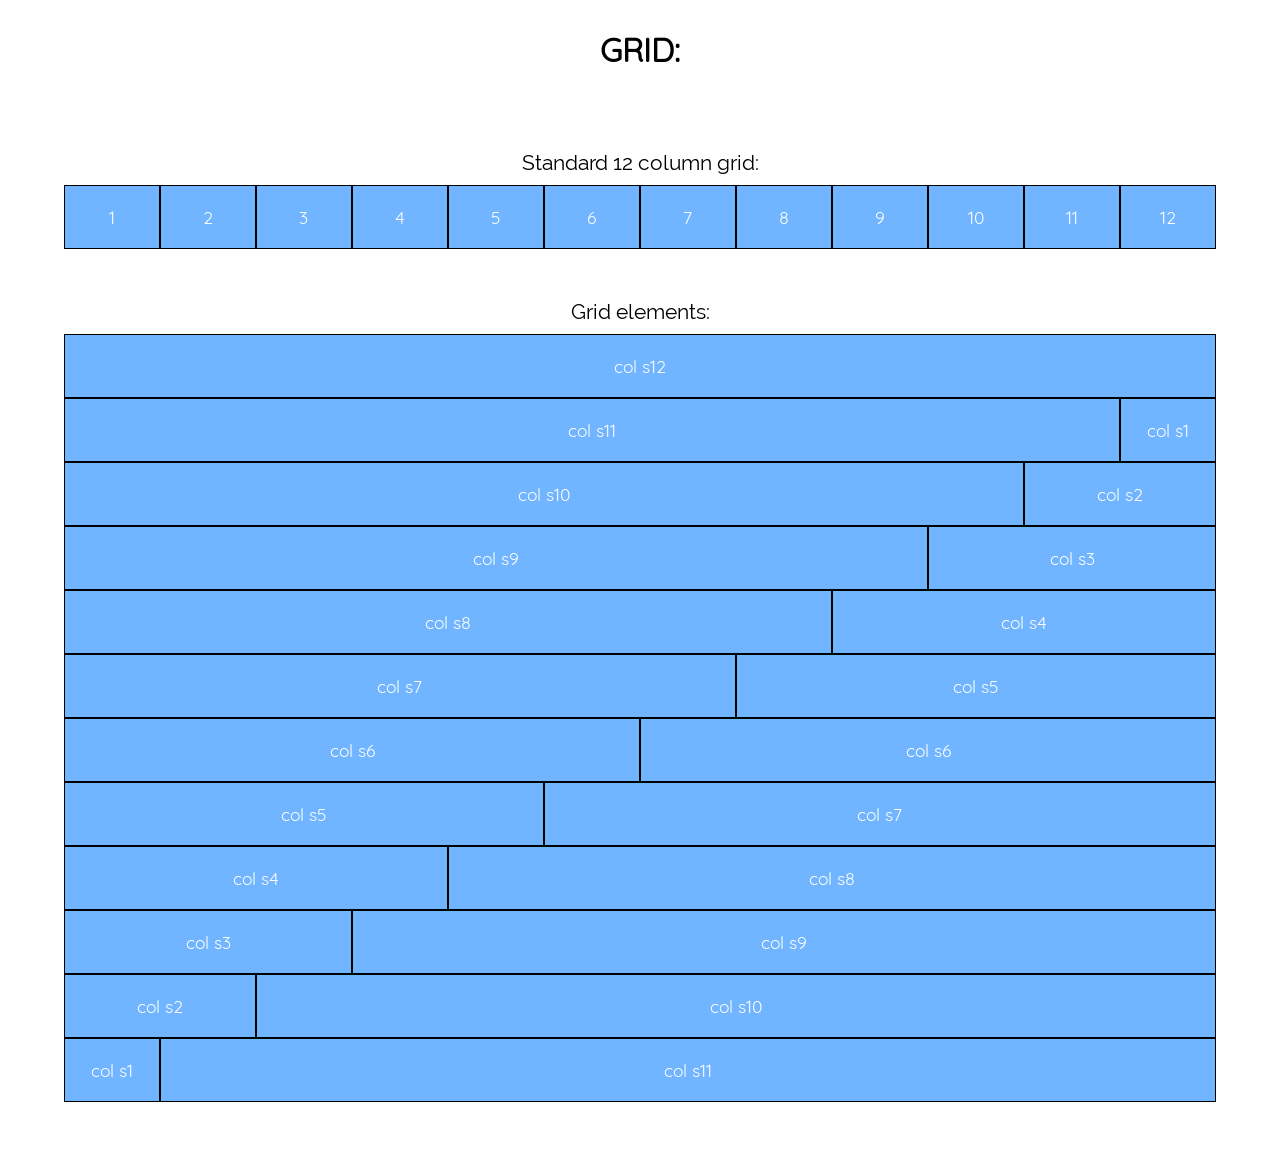
==== Index.html @ 1164b454 "Setup for Github Pages v1" ====
<html lang="pl">
    <head>
        <title>Breeze CSS Framework</title>
        <meta charset="utf-8"/>
        <link rel="stylesheet" href="main.css">
        <meta name="viewport" content="width=device-width, initial-scale=1.0"/>
        
        <link rel="shortcut icon" type="image/png" href="breeze.png"/>
	</head>
    <body>
        <div class="container__wide">
            <h1>GRID:</h1>
        </div>

        <div class="container__wide">
            <h2>Standard 12 column grid:</h2>

            <div class="grid row">
                <div class="col s1"><p>1</p></div>
                <div class="col s1"><p>2</p></div>
                <div class="col s1"><p>3</p></div>
                <div class="col s1"><p>4</p></div>
                <div class="col s1"><p>5</p></div>
                <div class="col s1"><p>6</p></div>
                <div class="col s1"><p>7</p></div>
                <div class="col s1"><p>8</p></div>
                <div class="col s1"><p>9</p></div>
                <div class="col s1"><p>10</p></div>
                <div class="col s1"><p>11</p></div>
                <div class="col s1"><p>12</p></div>
            </div>
        </div>

        <div class="container__wide">
            <h2>Grid elements:</h2>

            <div class="grid row">
                <div class="col s12"><p>col s12</p></div>
            </div>
            <div class="grid row">
                <div class="col s11"><p>col s11</p></div>
                <div class="col s1"><p>col s1</p></div>
            </div>
            <div class="grid row">
                <div class="col s10"><p>col s10</p></div>
                <div class="col s2"><p>col s2</p></div>
            </div>
            <div class="grid row">
                <div class="col s9"><p>col s9</p></div>
                <div class="col s3"><p>col s3</p></div>
            </div>
            <div class="grid row">
                <div class="col s8"><p>col s8</p></div>
                <div class="col s4"><p>col s4</p></div>
            </div>
            <div class="grid row">
                <div class="col s7"><p>col s7</p></div>
                <div class="col s5"><p>col s5</p></div>
            </div>
            <div class="grid row">
                <div class="col s6"><p>col s6</p></div>
                <div class="col s6"><p>col s6</p></div>
            </div>
            <div class="grid row">
                <div class="col s5"><p>col s5</p></div>
                <div class="col s7"><p>col s7</p></div>
            </div>
            <div class="grid row">
                <div class="col s4"><p>col s4</p></div>
                <div class="col s8"><p>col s8</p></div>
            </div>
            <div class="grid row">
                <div class="col s3"><p>col s3</p></div>
                <div class="col s9"><p>col s9</p></div>
            </div>
            <div class="grid row">
                <div class="col s2"><p>col s2</p></div>
                <div class="col s10"><p>col s10</p></div>
            </div>
            <div class="grid row">
                <div class="col s1"><p>col s1</p></div>
                <div class="col s11"><p>col s11</p></div>
            </div>
        </div>
    </body>
</html>
---- main.css ----
* {
  top: 0;
  left: 0;
  margin: 0;
  padding: 0;
}

@font-face {
  font-family: 'Raleway';
  src: url("../fonts/Raleway-Regular.ttf") format("truetype");
  font-weight: normal;
  font-style: normal;
}

@font-face {
  font-family: 'Quicksand';
  src: url("../fonts/Quicksand-Regular.ttf") format("truetype");
  font-weight: normal;
  font-style: normal;
}

.button {
  width: auto;
  padding: 10px 25px;
  color: #fff;
  border: 2px solid #E91E63;
  border-radius: 5px;
  font-size: 1.2em;
  text-transform: uppercase;
  transition: .5s ease-in-out;
}

.filled {
  background-color: #E91E63;
  color: #fff;
}

.filled:hover {
  transition: .5s ease-in-out;
  color: #E91E63;
  background-color: #fff;
}

.empty {
  background-color: #fff;
  color: #E91E63;
}

.empty:hover {
  transition: .5s ease-in-out;
  color: #fff;
  background-color: #E91E63;
}

.disabled {
  color: #455A64;
  border: 2px solid #455A64;
  cursor: default;
  opacity: .4;
}

.disabled:hover {
  color: #455A64;
  background-color: #fff;
}

.rev {
  float: right;
}

input[type="text"] {
  font-family: 'Quicksand', sans-serif;
  font-size: 1em;
  width: 45%;
  height: 50px;
  border: 2px solid #cfd9db;
  border-radius: 7px;
  padding: 12px 20px;
  margin-bottom: 15px;
  float: left;
}

input[type="email"] {
  font-family: 'Quicksand', sans-serif;
  font-size: 1em;
  width: 52%;
  height: 50px;
  border: 2px solid #cfd9db;
  border-radius: 7px;
  padding: 12px 20px;
  margin-bottom: 15px;
  float: right;
}

input[type="submit"] {
  width: 30%;
  height: 45px;
  font-family: 'Pacifico', cursive;
  font-size: 1em;
  font-weight: 100;
  background-color: #ECEFF1;
  /*#4b78a0*/
  border: 2px solid #cfd9db;
  cursor: pointer;
  -webkit-border-radius: 7px;
  border-radius: 7px;
  margin-top: 30px;
  color: #000;
  transition: all .5s;
}

input[type="submit"]:hover, input[type="submit"]:focus {
  transition: all .5s;
  background-color: #000;
  color: #fff;
  border: 2px solid #000;
  box-shadow: 5px 5px 5px #d3d3d3;
}

textarea {
  font-family: 'Quicksand', sans-serif;
  font-size: 1em;
  width: 100%;
  height: 250px;
  border: 2px solid #cfd9db;
  border-radius: 7px;
  resize: vertical;
  padding: 12px 20px;
}

input[type="text"] {
  font-family: 'Quicksand', sans-serif;
  font-size: 1em;
  width: 45%;
  height: 50px;
  border: 2px solid #cfd9db;
  border-radius: 7px;
  padding: 12px 20px;
  margin-bottom: 15px;
  float: left;
}

input[type="email"] {
  font-family: 'Quicksand', sans-serif;
  font-size: 1em;
  width: 52%;
  height: 50px;
  border: 2px solid #cfd9db;
  border-radius: 7px;
  padding: 12px 20px;
  margin-bottom: 15px;
  float: right;
}

input[type="submit"] {
  width: 30%;
  height: 45px;
  font-family: 'Pacifico', cursive;
  font-size: 1em;
  font-weight: 100;
  background-color: #ECEFF1;
  /*#4b78a0*/
  border: 2px solid #cfd9db;
  cursor: pointer;
  -webkit-border-radius: 7px;
  border-radius: 7px;
  margin-top: 30px;
  color: #000;
  transition: all .5s;
}

input[type="submit"]:hover, input[type="submit"]:focus {
  transition: all .5s;
  background-color: #000;
  color: #fff;
  border: 2px solid #000;
  box-shadow: 5px 5px 5px #d3d3d3;
}

textarea {
  font-family: 'Quicksand', sans-serif;
  font-size: 1em;
  width: 100%;
  height: 250px;
  border: 2px solid #cfd9db;
  border-radius: 7px;
  resize: vertical;
  padding: 12px 20px;
}

h1 {
  font-family: "Quicksand", sans-serif;
  text-align: center !important;
  padding: 30px;
}

h1.left {
  text-align: left;
}

h1.right {
  text-align: right;
}

.grid {
  width: 100%;
  margin-left: auto;
  margin-right: auto;
  height: auto;
  display: flex;
  justify-content: flex-start;
  flex-wrap: nowrap;
  align-items: center;
  overflow: hidden;
}

.grid.row {
  flex-direction: row;
}

.grid.column {
  flex-direction: column;
}

.col {
  background-color: #71b4ff;
}

.col.s12 {
  width: 99.99%;
}

.col.s11 {
  width: 91.6666%;
}

.col.s10 {
  width: 83.3333%;
}

.col.s9 {
  width: 75%;
}

.col.s8 {
  width: 66.6666%;
}

.col.s7 {
  width: 58.3333%;
}

.col.s6 {
  width: 50%;
}

.col.s5 {
  width: 41.6666%;
}

.col.s4 {
  width: 33.3333%;
}

.col.s3 {
  width: 25%;
}

.col.s2 {
  width: 16.6666%;
}

.col.s1 {
  width: 8.3333%;
}

.center-hor {
  justify-content: center;
}

.center-ver {
  align-items: center;
}

.container__wide {
  width: 90%;
  height: auto;
  margin-left: auto;
  margin-right: auto;
  margin-bottom: 50px;
}

.container__medium {
  width: 60%;
  height: auto;
  margin-left: auto;
  margin-right: auto;
}

.container__small {
  width: 30%;
  height: auto;
  margin-left: auto;
  margin-right: auto;
}

h2 {
  font-family: "Raleway", sans-serif;
  font-size: 1.3em;
  text-align: center;
  font-weight: 100;
  color: #000;
  padding-bottom: 10px;
}

p {
  font-family: "Quicksand", sans-serif;
  font-size: 1.1em;
  text-align: center;
  font-weight: 100;
  color: #fff;
  border: 1px solid #000;
  padding: 20px;
}
/*# sourceMappingURL=main.css.map */
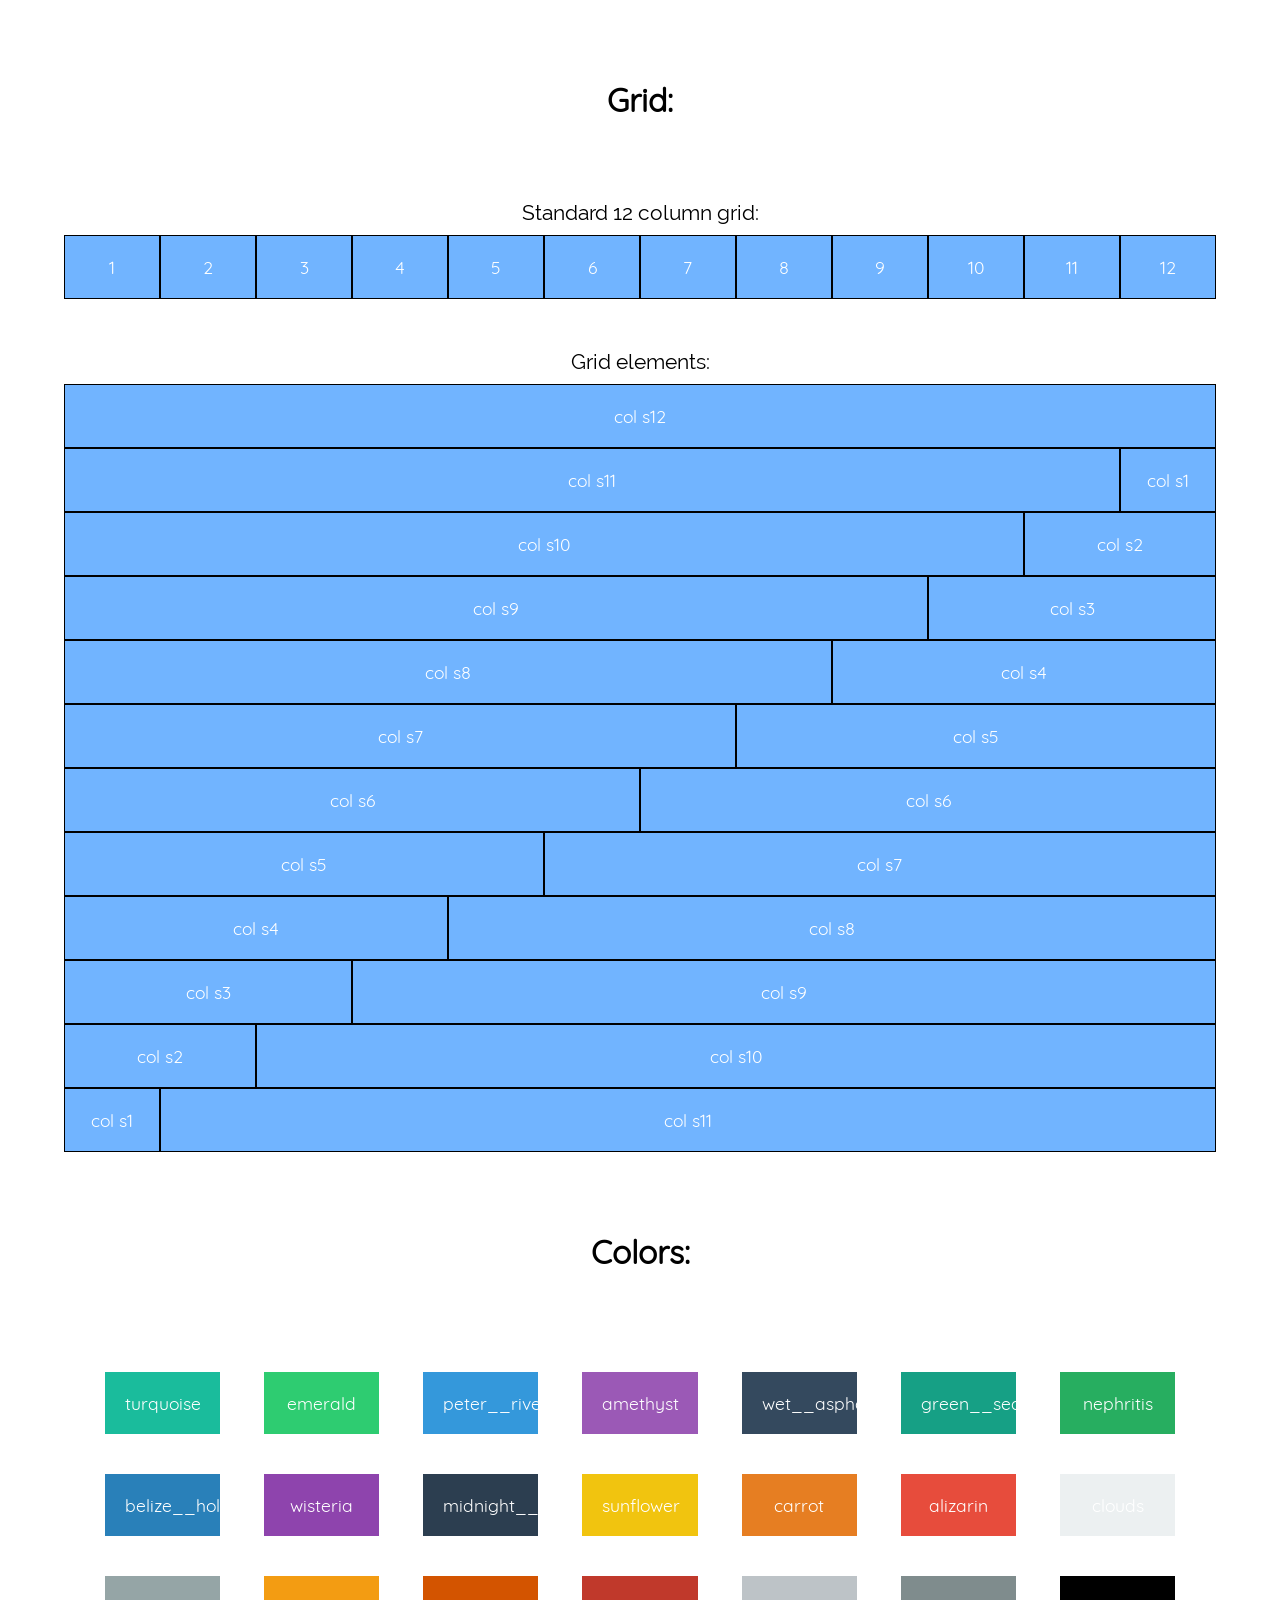
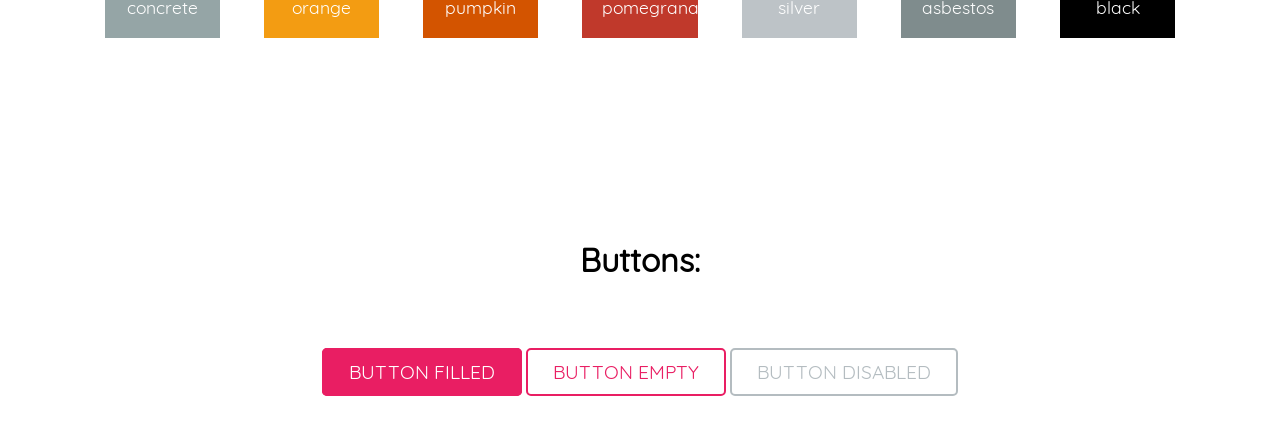
==== commit c6728f56: "#12 Added flat colors and 3 buttons" ====
--- a/Index.html
+++ b/Index.html
@@ -9,7 +9,7 @@
 	</head>
     <body>
         <div class="container__wide">
-            <h1>GRID:</h1>
+            <h1>Grid:</h1>
         </div>
 
         <div class="container__wide">
@@ -82,5 +82,44 @@
                 <div class="col s11"><p>col s11</p></div>
             </div>
         </div>
+
+        <div class="container__wide">
+            <h1>Colors:</h1>
+        </div>
+
+        <div class="container__wide">
+            <div class="container__inline turquoise"><p>turquoise</p></div>
+            <div class="container__inline emerald"><p>emerald</p></div>
+            <div class="container__inline peter__river"><p>peter__river</p></div>
+            <div class="container__inline amethyst"><p>amethyst</p></div>
+            <div class="container__inline wet__asphalt"><p>wet__asphalt</p></div>
+            <div class="container__inline green__sea"><p>green__sea</p></div>
+            <div class="container__inline nephritis"><p>nephritis</p></div>
+            <div class="container__inline belize__hole"><p>belize__hole</p></div>
+            <div class="container__inline wisteria"><p>wisteria</p></div>
+            <div class="container__inline midnight__blue"><p>midnight__blue</p></div>
+            <div class="container__inline sunflower"><p>sunflower</p></div>
+            <div class="container__inline carrot"><p>carrot</p></div>
+            <div class="container__inline alizarin"><p>alizarin</p></div>
+            <div class="container__inline clouds"><p>clouds</p></div>
+            <div class="container__inline concrete"><p>concrete</p></div>
+            <div class="container__inline orange"><p>orange</p></div>
+            <div class="container__inline pumpkin"><p>pumpkin</p></div>
+            <div class="container__inline pomegranate"><p>pomegranate</p></div>
+            <div class="container__inline silver"><p>silver</p></div>
+            <div class="container__inline asbestos"><p>asbestos</p></div>
+            <div class="container__inline black"><p>black</p></div>
+            <div class="container__inline white"><p>white</p></div>
+        </div>
+
+        <div class="container__wide">
+            <h1>Buttons:</h1>
+        </div>
+
+        <div class="container__wide">
+            <a href="#" class="button filled">Button filled</a>
+            <a href="#" class="button empty">Button empty</a>
+            <a href="#" class="button disabled">Button disabled</a>
+        </div>
     </body>
 </html>
--- a/main.css
+++ b/main.css
@@ -5,6 +5,94 @@
   padding: 0;
 }
 
+.turquoise {
+  background-color: #1abc9c !important;
+}
+
+.emerald {
+  background-color: #2ecc71 !important;
+}
+
+.peter__river {
+  background-color: #3498db !important;
+}
+
+.amethyst {
+  background-color: #9b59b6 !important;
+}
+
+.wet__asphalt {
+  background-color: #34495e !important;
+}
+
+.green__sea {
+  background-color: #16a085 !important;
+}
+
+.nephritis {
+  background-color: #27ae60 !important;
+}
+
+.belize__hole {
+  background-color: #2980b9 !important;
+}
+
+.wisteria {
+  background-color: #8e44ad !important;
+}
+
+.midnight__blue {
+  background-color: #2c3e50 !important;
+}
+
+.sunflower {
+  background-color: #f1c40f !important;
+}
+
+.carrot {
+  background-color: #e67e22 !important;
+}
+
+.alizarin {
+  background-color: #e74c3c !important;
+}
+
+.clouds {
+  background-color: #ecf0f1 !important;
+}
+
+.concrete {
+  background-color: #95a5a6 !important;
+}
+
+.orange {
+  background-color: #f39c12 !important;
+}
+
+.pumpkin {
+  background-color: #d35400 !important;
+}
+
+.pomegranate {
+  background-color: #c0392b !important;
+}
+
+.silver {
+  background-color: #bdc3c7 !important;
+}
+
+.asbestos {
+  background-color: #7f8c8d !important;
+}
+
+.black {
+  background-color: #000 !important;
+}
+
+.white {
+  background-color: #fff !important;
+}
+
 @font-face {
   font-family: 'Raleway';
   src: url("../fonts/Raleway-Regular.ttf") format("truetype");
@@ -27,6 +115,7 @@
   border-radius: 5px;
   font-size: 1.2em;
   text-transform: uppercase;
+  text-decoration: none;
   transition: .5s ease-in-out;
 }
 
@@ -62,10 +151,6 @@
 .disabled:hover {
   color: #455A64;
   background-color: #fff;
-}
-
-.rev {
-  float: right;
 }
 
 input[type="text"] {
@@ -208,7 +293,7 @@
   margin-right: auto;
   height: auto;
   display: flex;
-  justify-content: flex-start;
+  justify-content: center;
   flex-wrap: nowrap;
   align-items: center;
   overflow: hidden;
@@ -287,7 +372,9 @@
   height: auto;
   margin-left: auto;
   margin-right: auto;
+  margin-top: 50px;
   margin-bottom: 50px;
+  text-align: center;
 }
 
 .container__medium {
@@ -322,4 +409,21 @@
   border: 1px solid #000;
   padding: 20px;
 }
+
+a {
+  font-family: "Quicksand", sans-serif;
+  font-size: 1.1em;
+  text-align: center;
+  font-weight: 100;
+}
+
+.container__inline {
+  display: inline-block;
+  width: 10%;
+  margin: 20px;
+}
+
+.container__inline p {
+  border: none;
+}
 /*# sourceMappingURL=main.css.map */
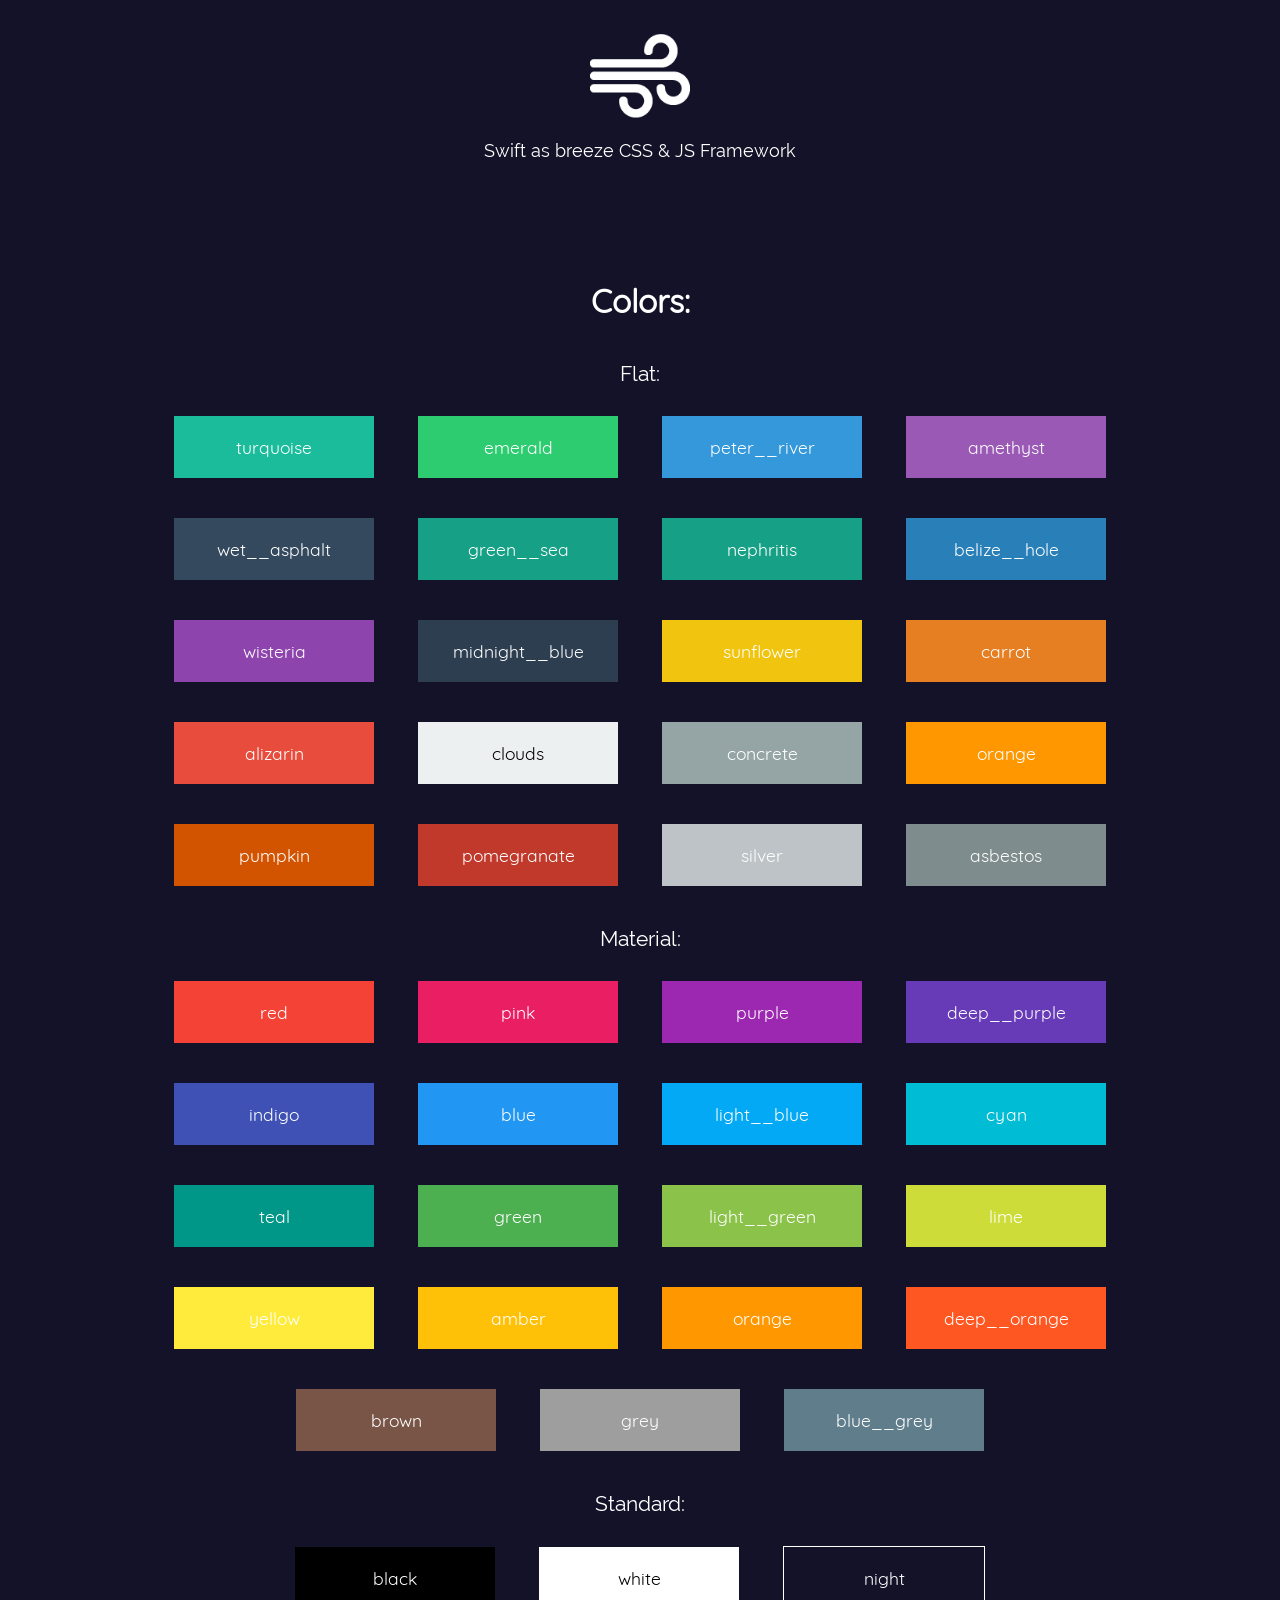
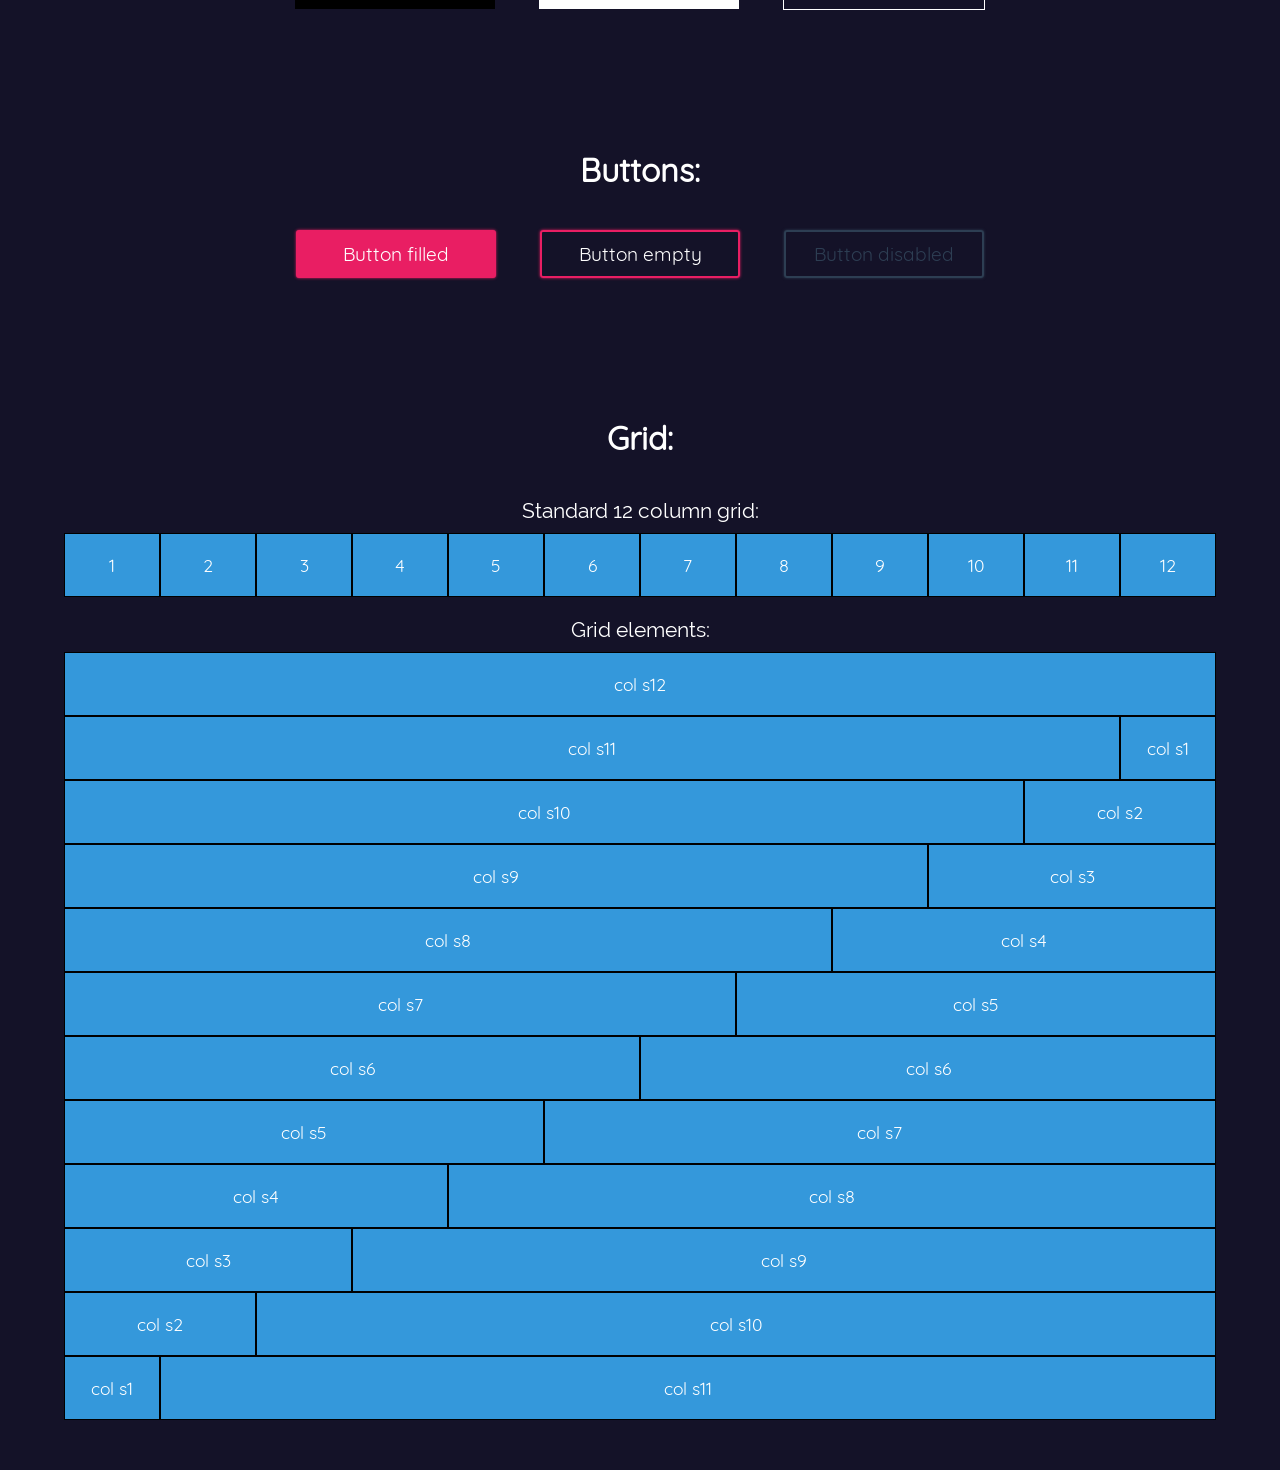
==== commit 16e7c32d: "#23 Added material and standard colors, GH Page fix" ====
--- a/Index.html
+++ b/Index.html
@@ -8,11 +8,75 @@
         <link rel="shortcut icon" type="image/png" href="breeze.png"/>
 	</head>
     <body>
-        <div class="container__wide">
-            <h1>Grid:</h1>
+        <div class="container__small">
+            <img src="breeze.png">
+            <!-- <h2>Breeze</h2> -->
+            <h3>Swift as breeze CSS & JS Framework</h3>
         </div>
 
         <div class="container__wide">
+            <h1>Colors:</h1>
+
+            <h2>Flat:</h2>
+            <div class="container__inline turquoise"><p>turquoise</p></div>
+            <div class="container__inline emerald"><p>emerald</p></div>
+            <div class="container__inline peter__river"><p>peter__river</p></div>
+            <div class="container__inline amethyst"><p>amethyst</p></div>
+            <div class="container__inline wet__asphalt"><p>wet__asphalt</p></div>
+            <div class="container__inline green__sea"><p>green__sea</p></div>
+            <div class="container__inline nephritis"><p>nephritis</p></div>
+            <div class="container__inline belize__hole"><p>belize__hole</p></div>
+            <div class="container__inline wisteria"><p>wisteria</p></div>
+            <div class="container__inline midnight__blue"><p>midnight__blue</p></div>
+            <div class="container__inline sunflower"><p>sunflower</p></div>
+            <div class="container__inline carrot"><p>carrot</p></div>
+            <div class="container__inline alizarin"><p>alizarin</p></div>
+            <div class="container__inline clouds"><p>clouds</p></div>
+            <div class="container__inline concrete"><p>concrete</p></div>
+            <div class="container__inline orange"><p>orange</p></div>
+            <div class="container__inline pumpkin"><p>pumpkin</p></div>
+            <div class="container__inline pomegranate"><p>pomegranate</p></div>
+            <div class="container__inline silver"><p>silver</p></div>
+            <div class="container__inline asbestos"><p>asbestos</p></div>
+
+            <h2>Material:</h2>
+            <div class="container__inline red"><p>red</p></div>
+            <div class="container__inline pink"><p>pink</p></div>
+            <div class="container__inline purple"><p>purple</p></div>
+            <div class="container__inline deep__purple"><p>deep__purple</p></div>
+            <div class="container__inline indigo"><p>indigo</p></div>
+            <div class="container__inline blue"><p>blue</p></div>
+            <div class="container__inline light__blue"><p>light__blue</p></div>
+            <div class="container__inline cyan"><p>cyan</p></div>
+            <div class="container__inline teal"><p>teal</p></div>
+            <div class="container__inline green"><p>green</p></div>
+            <div class="container__inline light__green"><p>light__green</p></div>
+            <div class="container__inline lime"><p>lime</p></div>
+            <div class="container__inline yellow"><p>yellow</p></div>
+            <div class="container__inline amber"><p>amber</p></div>
+            <div class="container__inline orange"><p>orange</p></div>
+            <div class="container__inline deep__orange"><p>deep__orange</p></div>
+            <div class="container__inline brown"><p>brown</p></div>
+            <div class="container__inline grey"><p>grey</p></div>
+            <div class="container__inline blue__grey"><p>blue__grey</p></div>
+
+            <h2>Standard:</h2>
+            <div class="container__inline black"><p>black</p></div>
+            <div class="container__inline white"><p>white</p></div>
+            <div class="container__inline night"><p>night</p></div>
+        </div>
+
+        <div class="container__wide">
+            <h1>Buttons:</h1>
+
+            <div class="container__inline"><a class="button filled">Button filled</a></div>
+            <div class="container__inline"><a class="button empty">Button empty</a></div>
+            <div class="container__inline"><a class="button disabled">Button disabled</a></div>
+        </div>
+
+        <div class="container__wide">
+            <h1>Grid:</h1>
+
             <h2>Standard 12 column grid:</h2>
 
             <div class="grid row">
@@ -29,11 +93,8 @@
                 <div class="col s1"><p>11</p></div>
                 <div class="col s1"><p>12</p></div>
             </div>
-        </div>
 
-        <div class="container__wide">
             <h2>Grid elements:</h2>
-
             <div class="grid row">
                 <div class="col s12"><p>col s12</p></div>
             </div>
@@ -82,44 +143,5 @@
                 <div class="col s11"><p>col s11</p></div>
             </div>
         </div>
-
-        <div class="container__wide">
-            <h1>Colors:</h1>
-        </div>
-
-        <div class="container__wide">
-            <div class="container__inline turquoise"><p>turquoise</p></div>
-            <div class="container__inline emerald"><p>emerald</p></div>
-            <div class="container__inline peter__river"><p>peter__river</p></div>
-            <div class="container__inline amethyst"><p>amethyst</p></div>
-            <div class="container__inline wet__asphalt"><p>wet__asphalt</p></div>
-            <div class="container__inline green__sea"><p>green__sea</p></div>
-            <div class="container__inline nephritis"><p>nephritis</p></div>
-            <div class="container__inline belize__hole"><p>belize__hole</p></div>
-            <div class="container__inline wisteria"><p>wisteria</p></div>
-            <div class="container__inline midnight__blue"><p>midnight__blue</p></div>
-            <div class="container__inline sunflower"><p>sunflower</p></div>
-            <div class="container__inline carrot"><p>carrot</p></div>
-            <div class="container__inline alizarin"><p>alizarin</p></div>
-            <div class="container__inline clouds"><p>clouds</p></div>
-            <div class="container__inline concrete"><p>concrete</p></div>
-            <div class="container__inline orange"><p>orange</p></div>
-            <div class="container__inline pumpkin"><p>pumpkin</p></div>
-            <div class="container__inline pomegranate"><p>pomegranate</p></div>
-            <div class="container__inline silver"><p>silver</p></div>
-            <div class="container__inline asbestos"><p>asbestos</p></div>
-            <div class="container__inline black"><p>black</p></div>
-            <div class="container__inline white"><p>white</p></div>
-        </div>
-
-        <div class="container__wide">
-            <h1>Buttons:</h1>
-        </div>
-
-        <div class="container__wide">
-            <a href="#" class="button filled">Button filled</a>
-            <a href="#" class="button empty">Button empty</a>
-            <a href="#" class="button disabled">Button disabled</a>
-        </div>
     </body>
 </html>
--- a/main.css
+++ b/main.css
@@ -1,429 +1 @@
-* {
-  top: 0;
-  left: 0;
-  margin: 0;
-  padding: 0;
-}
-
-.turquoise {
-  background-color: #1abc9c !important;
-}
-
-.emerald {
-  background-color: #2ecc71 !important;
-}
-
-.peter__river {
-  background-color: #3498db !important;
-}
-
-.amethyst {
-  background-color: #9b59b6 !important;
-}
-
-.wet__asphalt {
-  background-color: #34495e !important;
-}
-
-.green__sea {
-  background-color: #16a085 !important;
-}
-
-.nephritis {
-  background-color: #27ae60 !important;
-}
-
-.belize__hole {
-  background-color: #2980b9 !important;
-}
-
-.wisteria {
-  background-color: #8e44ad !important;
-}
-
-.midnight__blue {
-  background-color: #2c3e50 !important;
-}
-
-.sunflower {
-  background-color: #f1c40f !important;
-}
-
-.carrot {
-  background-color: #e67e22 !important;
-}
-
-.alizarin {
-  background-color: #e74c3c !important;
-}
-
-.clouds {
-  background-color: #ecf0f1 !important;
-}
-
-.concrete {
-  background-color: #95a5a6 !important;
-}
-
-.orange {
-  background-color: #f39c12 !important;
-}
-
-.pumpkin {
-  background-color: #d35400 !important;
-}
-
-.pomegranate {
-  background-color: #c0392b !important;
-}
-
-.silver {
-  background-color: #bdc3c7 !important;
-}
-
-.asbestos {
-  background-color: #7f8c8d !important;
-}
-
-.black {
-  background-color: #000 !important;
-}
-
-.white {
-  background-color: #fff !important;
-}
-
-@font-face {
-  font-family: 'Raleway';
-  src: url("../fonts/Raleway-Regular.ttf") format("truetype");
-  font-weight: normal;
-  font-style: normal;
-}
-
-@font-face {
-  font-family: 'Quicksand';
-  src: url("../fonts/Quicksand-Regular.ttf") format("truetype");
-  font-weight: normal;
-  font-style: normal;
-}
-
-.button {
-  width: auto;
-  padding: 10px 25px;
-  color: #fff;
-  border: 2px solid #E91E63;
-  border-radius: 5px;
-  font-size: 1.2em;
-  text-transform: uppercase;
-  text-decoration: none;
-  transition: .5s ease-in-out;
-}
-
-.filled {
-  background-color: #E91E63;
-  color: #fff;
-}
-
-.filled:hover {
-  transition: .5s ease-in-out;
-  color: #E91E63;
-  background-color: #fff;
-}
-
-.empty {
-  background-color: #fff;
-  color: #E91E63;
-}
-
-.empty:hover {
-  transition: .5s ease-in-out;
-  color: #fff;
-  background-color: #E91E63;
-}
-
-.disabled {
-  color: #455A64;
-  border: 2px solid #455A64;
-  cursor: default;
-  opacity: .4;
-}
-
-.disabled:hover {
-  color: #455A64;
-  background-color: #fff;
-}
-
-input[type="text"] {
-  font-family: 'Quicksand', sans-serif;
-  font-size: 1em;
-  width: 45%;
-  height: 50px;
-  border: 2px solid #cfd9db;
-  border-radius: 7px;
-  padding: 12px 20px;
-  margin-bottom: 15px;
-  float: left;
-}
-
-input[type="email"] {
-  font-family: 'Quicksand', sans-serif;
-  font-size: 1em;
-  width: 52%;
-  height: 50px;
-  border: 2px solid #cfd9db;
-  border-radius: 7px;
-  padding: 12px 20px;
-  margin-bottom: 15px;
-  float: right;
-}
-
-input[type="submit"] {
-  width: 30%;
-  height: 45px;
-  font-family: 'Pacifico', cursive;
-  font-size: 1em;
-  font-weight: 100;
-  background-color: #ECEFF1;
-  /*#4b78a0*/
-  border: 2px solid #cfd9db;
-  cursor: pointer;
-  -webkit-border-radius: 7px;
-  border-radius: 7px;
-  margin-top: 30px;
-  color: #000;
-  transition: all .5s;
-}
-
-input[type="submit"]:hover, input[type="submit"]:focus {
-  transition: all .5s;
-  background-color: #000;
-  color: #fff;
-  border: 2px solid #000;
-  box-shadow: 5px 5px 5px #d3d3d3;
-}
-
-textarea {
-  font-family: 'Quicksand', sans-serif;
-  font-size: 1em;
-  width: 100%;
-  height: 250px;
-  border: 2px solid #cfd9db;
-  border-radius: 7px;
-  resize: vertical;
-  padding: 12px 20px;
-}
-
-input[type="text"] {
-  font-family: 'Quicksand', sans-serif;
-  font-size: 1em;
-  width: 45%;
-  height: 50px;
-  border: 2px solid #cfd9db;
-  border-radius: 7px;
-  padding: 12px 20px;
-  margin-bottom: 15px;
-  float: left;
-}
-
-input[type="email"] {
-  font-family: 'Quicksand', sans-serif;
-  font-size: 1em;
-  width: 52%;
-  height: 50px;
-  border: 2px solid #cfd9db;
-  border-radius: 7px;
-  padding: 12px 20px;
-  margin-bottom: 15px;
-  float: right;
-}
-
-input[type="submit"] {
-  width: 30%;
-  height: 45px;
-  font-family: 'Pacifico', cursive;
-  font-size: 1em;
-  font-weight: 100;
-  background-color: #ECEFF1;
-  /*#4b78a0*/
-  border: 2px solid #cfd9db;
-  cursor: pointer;
-  -webkit-border-radius: 7px;
-  border-radius: 7px;
-  margin-top: 30px;
-  color: #000;
-  transition: all .5s;
-}
-
-input[type="submit"]:hover, input[type="submit"]:focus {
-  transition: all .5s;
-  background-color: #000;
-  color: #fff;
-  border: 2px solid #000;
-  box-shadow: 5px 5px 5px #d3d3d3;
-}
-
-textarea {
-  font-family: 'Quicksand', sans-serif;
-  font-size: 1em;
-  width: 100%;
-  height: 250px;
-  border: 2px solid #cfd9db;
-  border-radius: 7px;
-  resize: vertical;
-  padding: 12px 20px;
-}
-
-h1 {
-  font-family: "Quicksand", sans-serif;
-  text-align: center !important;
-  padding: 30px;
-}
-
-h1.left {
-  text-align: left;
-}
-
-h1.right {
-  text-align: right;
-}
-
-.grid {
-  width: 100%;
-  margin-left: auto;
-  margin-right: auto;
-  height: auto;
-  display: flex;
-  justify-content: center;
-  flex-wrap: nowrap;
-  align-items: center;
-  overflow: hidden;
-}
-
-.grid.row {
-  flex-direction: row;
-}
-
-.grid.column {
-  flex-direction: column;
-}
-
-.col {
-  background-color: #71b4ff;
-}
-
-.col.s12 {
-  width: 99.99%;
-}
-
-.col.s11 {
-  width: 91.6666%;
-}
-
-.col.s10 {
-  width: 83.3333%;
-}
-
-.col.s9 {
-  width: 75%;
-}
-
-.col.s8 {
-  width: 66.6666%;
-}
-
-.col.s7 {
-  width: 58.3333%;
-}
-
-.col.s6 {
-  width: 50%;
-}
-
-.col.s5 {
-  width: 41.6666%;
-}
-
-.col.s4 {
-  width: 33.3333%;
-}
-
-.col.s3 {
-  width: 25%;
-}
-
-.col.s2 {
-  width: 16.6666%;
-}
-
-.col.s1 {
-  width: 8.3333%;
-}
-
-.center-hor {
-  justify-content: center;
-}
-
-.center-ver {
-  align-items: center;
-}
-
-.container__wide {
-  width: 90%;
-  height: auto;
-  margin-left: auto;
-  margin-right: auto;
-  margin-top: 50px;
-  margin-bottom: 50px;
-  text-align: center;
-}
-
-.container__medium {
-  width: 60%;
-  height: auto;
-  margin-left: auto;
-  margin-right: auto;
-}
-
-.container__small {
-  width: 30%;
-  height: auto;
-  margin-left: auto;
-  margin-right: auto;
-}
-
-h2 {
-  font-family: "Raleway", sans-serif;
-  font-size: 1.3em;
-  text-align: center;
-  font-weight: 100;
-  color: #000;
-  padding-bottom: 10px;
-}
-
-p {
-  font-family: "Quicksand", sans-serif;
-  font-size: 1.1em;
-  text-align: center;
-  font-weight: 100;
-  color: #fff;
-  border: 1px solid #000;
-  padding: 20px;
-}
-
-a {
-  font-family: "Quicksand", sans-serif;
-  font-size: 1.1em;
-  text-align: center;
-  font-weight: 100;
-}
-
-.container__inline {
-  display: inline-block;
-  width: 10%;
-  margin: 20px;
-}
-
-.container__inline p {
-  border: none;
-}
-/*# sourceMappingURL=main.css.map */+*{top:0;left:0;margin:0;padding:0}.turquoise{background-color:#1abc9c !important}.emerald{background-color:#2ecc71 !important}.peter__river{background-color:#3498db !important}.amethyst{background-color:#9b59b6 !important}.wet__asphalt{background-color:#34495e !important}.green__sea{background-color:#16a085 !important}.nephritis{background-color:#16a085 !important}.belize__hole{background-color:#2980b9 !important}.wisteria{background-color:#8e44ad !important}.midnight__blue{background-color:#2c3e50 !important}.sunflower{background-color:#f1c40f !important}.carrot{background-color:#e67e22 !important}.alizarin{background-color:#e74c3c !important}.clouds{background-color:#ecf0f1 !important}.concrete{background-color:#95a5a6 !important}.orange{background-color:#f39c12 !important}.pumpkin{background-color:#d35400 !important}.pomegranate{background-color:#c0392b !important}.silver{background-color:#bdc3c7 !important}.asbestos{background-color:#7f8c8d !important}.red{background-color:#f44336 !important}.pink{background-color:#E91E63 !important}.purple{background-color:#9C27B0 !important}.deep__purple{background-color:#673AB7 !important}.indigo{background-color:#3F51B5 !important}.blue{background-color:#2196F3 !important}.light__blue{background-color:#03A9F4 !important}.cyan{background-color:#00BCD4 !important}.teal{background-color:#009688 !important}.green{background-color:#4CAF50 !important}.light__green{background-color:#8BC34A !important}.lime{background-color:#CDDC39 !important}.yellow{background-color:#FFEB3B !important}.amber{background-color:#FFC107 !important}.orange{background-color:#FF9800 !important}.deep__orange{background-color:#FF5722 !important}.brown{background-color:#795548 !important}.grey{background-color:#9E9E9E !important}.blue__grey{background-color:#607D8B !important}.black{background-color:#000 !important}.white{background-color:#fff !important}.night{background-color:#141228 !important}@font-face{font-family:'Raleway';src:url("../fonts/Raleway-Regular.ttf") format("truetype");font-weight:normal;font-style:normal}@font-face{font-family:'Quicksand';src:url("../fonts/Quicksand-Regular.ttf") format("truetype");font-weight:normal;font-style:normal}.button{display:block;width:auto;padding:10px 25px;color:#fff;border-radius:3px;font-size:1.2em;text-decoration:none;transition:.3s ease-in-out}.filled{border:2px solid #E91E63;box-shadow:0 0 3px #E91E63;background-color:#E91E63;color:#fff}.filled:hover{transition:.3s ease-in-out;background-color:transparent;cursor:pointer}.empty{border:2px solid #E91E63;box-shadow:0 0 3px #E91E63;background-color:transparent}.empty:hover{transition:.3s ease-in-out;color:#fff;background-color:#E91E63;cursor:pointer}.disabled{color:#34495e;box-shadow:0 0 3px #34495e;border:2px solid #34495e;cursor:default;opacity:.8}input[type="text"]{font-family:'Quicksand', sans-serif;font-size:1em;width:45%;height:50px;border:2px solid #cfd9db;border-radius:7px;padding:12px 20px;margin-bottom:15px;float:left}input[type="email"]{font-family:'Quicksand', sans-serif;font-size:1em;width:52%;height:50px;border:2px solid #cfd9db;border-radius:7px;padding:12px 20px;margin-bottom:15px;float:right}input[type="submit"]{width:30%;height:45px;font-family:'Pacifico', cursive;font-size:1em;font-weight:100;background-color:#ECEFF1;border:2px solid #cfd9db;cursor:pointer;-webkit-border-radius:7px;border-radius:7px;margin-top:30px;color:#000;transition:all .5s}input[type="submit"]:hover,input[type="submit"]:focus{transition:all .5s;background-color:#000;color:#fff;border:2px solid #000;box-shadow:5px 5px 5px #d3d3d3}textarea{font-family:'Quicksand', sans-serif;font-size:1em;width:100%;height:250px;border:2px solid #cfd9db;border-radius:7px;resize:vertical;padding:12px 20px}input[type="text"]{font-family:'Quicksand', sans-serif;font-size:1em;width:45%;height:50px;border:2px solid #cfd9db;border-radius:7px;padding:12px 20px;margin-bottom:15px;float:left}input[type="email"]{font-family:'Quicksand', sans-serif;font-size:1em;width:52%;height:50px;border:2px solid #cfd9db;border-radius:7px;padding:12px 20px;margin-bottom:15px;float:right}input[type="submit"]{width:30%;height:45px;font-family:'Pacifico', cursive;font-size:1em;font-weight:100;background-color:#ECEFF1;border:2px solid #cfd9db;cursor:pointer;-webkit-border-radius:7px;border-radius:7px;margin-top:30px;color:#000;transition:all .5s}input[type="submit"]:hover,input[type="submit"]:focus{transition:all .5s;background-color:#000;color:#fff;border:2px solid #000;box-shadow:5px 5px 5px #d3d3d3}textarea{font-family:'Quicksand', sans-serif;font-size:1em;width:100%;height:250px;border:2px solid #cfd9db;border-radius:7px;resize:vertical;padding:12px 20px}h1{font-family:"Quicksand",sans-serif;text-align:center !important;padding:70px 0 20px 0;color:#fff}h1.left{text-align:left}h1.right{text-align:right}.grid{width:100%;margin-left:auto;margin-right:auto;height:auto;display:flex;justify-content:center;flex-wrap:nowrap;align-items:center;overflow:hidden}.grid.row{flex-direction:row}.grid.column{flex-direction:column}.col{background-color:#3498db}.col.s12{width:99.99%}.col.s11{width:91.6666%}.col.s10{width:83.3333%}.col.s9{width:75%}.col.s8{width:66.6666%}.col.s7{width:58.3333%}.col.s6{width:50%}.col.s5{width:41.6666%}.col.s4{width:33.3333%}.col.s3{width:25%}.col.s2{width:16.6666%}.col.s1{width:8.3333%}.center-hor{justify-content:center}.center-ver{align-items:center}.container__wide{width:90%;height:auto;margin:50px auto 50px auto;text-align:center}.container__medium{width:60%;height:auto;margin-left:auto;margin-right:auto}.container__small{width:30%;height:auto;margin:30px auto 30px auto}body{background-color:#141228}h2{font-family:"Raleway",sans-serif;font-size:1.3em;text-align:center;font-weight:100;color:#fff;padding-top:20px;padding-bottom:10px}h3{font-family:"Raleway",sans-serif;font-size:1.1em;text-align:center;font-weight:100;color:#fff;padding-top:10px}p{font-family:"Quicksand",sans-serif;font-size:1.1em;text-align:center;font-weight:100;color:#fff;border:1px solid #000;padding:20px}a{font-family:"Quicksand",sans-serif;font-size:1.1em;text-align:center;font-weight:100}.container__inline{display:inline-block;width:200px;margin:20px}.container__inline p{border:none}.white p,.clouds p{color:#000 !important}.night{border:1px solid #fff}img{display:block;width:100px;height:100px;margin:0 auto 0 auto}
